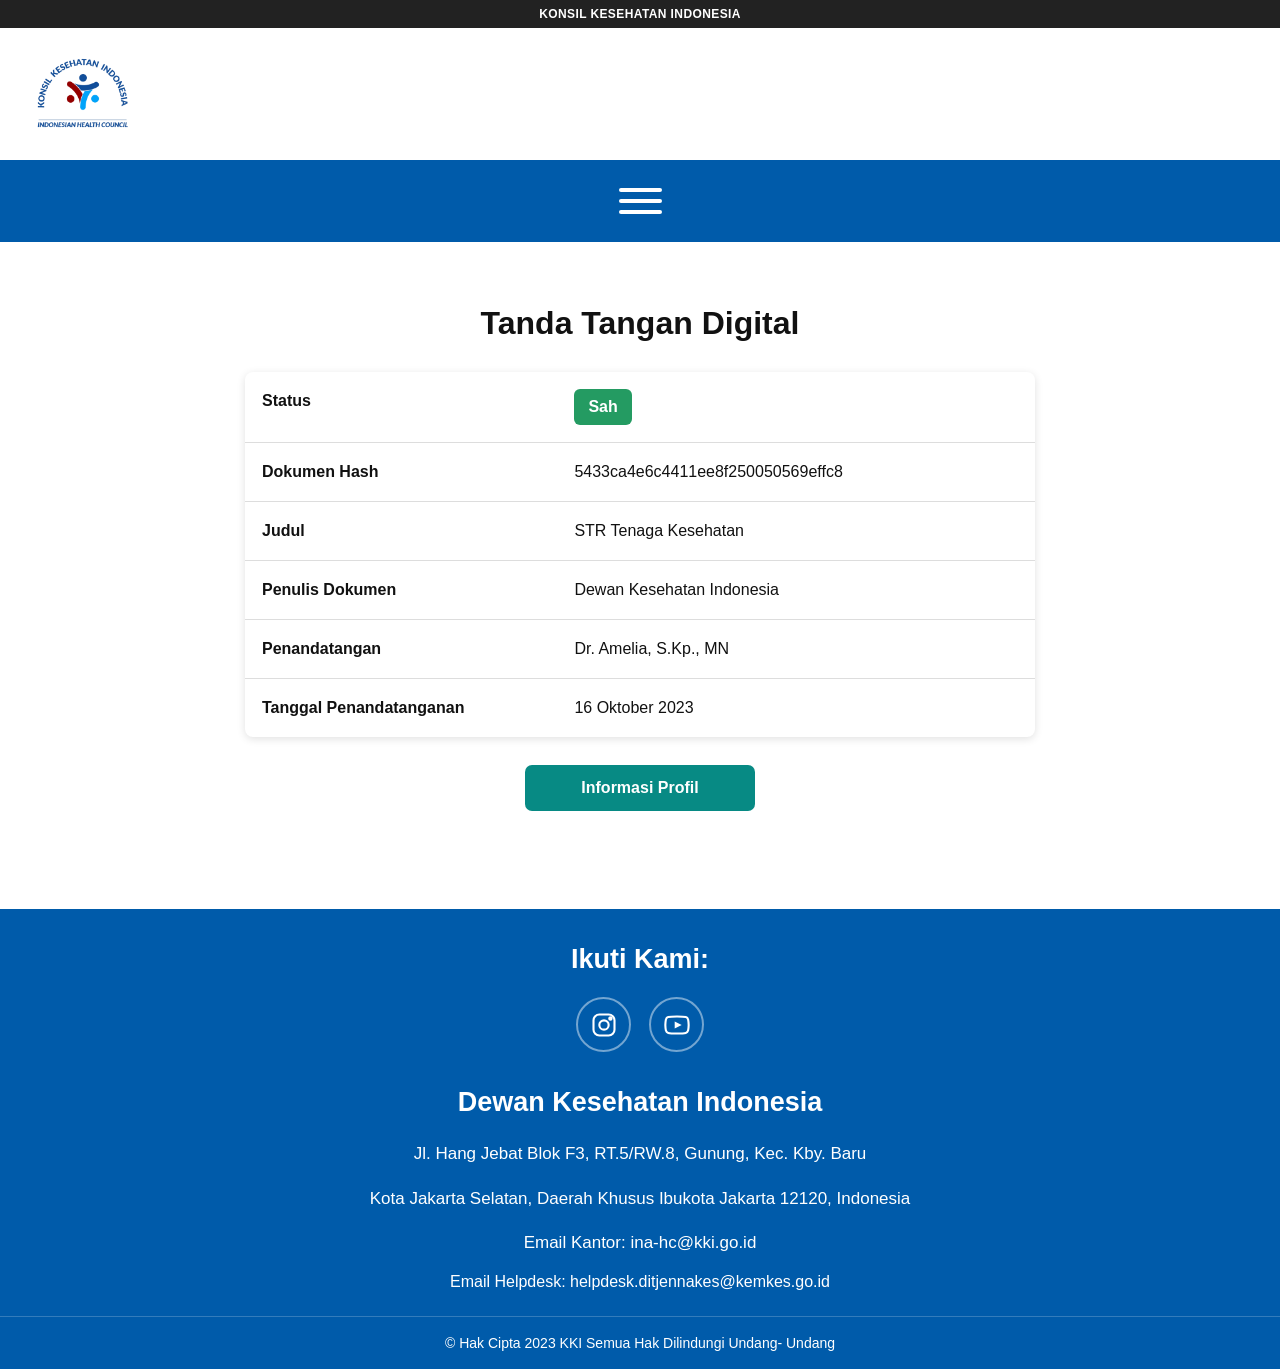
==== index.html @ 51dc6c89 "Fix Instagram link in index.html Updated Instagram link to point to the official account." ====
<!DOCTYPE html>
<html lang="id">
<head>
  <meta charset="UTF-8">
  <meta name="viewport" content="width=device-width, initial-scale=1.0">
  <title>Tanda Tangan Digital</title>
  <link rel="stylesheet" href="style.css">
</head>

<body>

  <div class="demo-banner">
    KONSIL KESEHATAN INDONESIA
  </div>

 <div class="brand">
  <img src="logo-kki.png" alt="Logo KKI" class="kki-logo">
</div>
  </header>

  <nav class="nav">
    <button class="hamburger" aria-label="Menu">
      <span></span>
      <span></span>
      <span></span>
    </button>
  </nav>

  <main class="container">

    <h1>Tanda Tangan Digital</h1>

    <section class="signature-card">

      <div class="signature-row">
        <div class="signature-label">Status</div>
        <div class="signature-value">
          <span class="valid-status">Sah</span>
        </div>
      </div>

      <div class="signature-row">
        <div class="signature-label">Dokumen Hash</div>
        <div class="signature-value">
          5433ca4e6c4411ee8f250050569effc8
        </div>
      </div>

      <div class="signature-row">
        <div class="signature-label">Judul</div>
        <div class="signature-value">
          STR Tenaga Kesehatan
        </div>
      </div>

      <div class="signature-row">
        <div class="signature-label">Penulis Dokumen</div>
        <div class="signature-value">
          Dewan Kesehatan Indonesia
        </div>
      </div>

      <div class="signature-row">
        <div class="signature-label">Penandatangan</div>
        <div class="signature-value">
          Dr. Amelia, S.Kp., MN
        </div>
      </div>

      <div class="signature-row">
        <div class="signature-label">Tanggal Penandatanganan</div>
        <div class="signature-value">
          16 Oktober 2023
        </div>
      </div>

    </section>

    <a href="profil.html" class="profile-button">
      Informasi Profil
    </a>

  </main>

  <footer>

    <h2>Ikuti Kami:</h2>

  <div class="socials">

  <!-- Instagram -->
 <a href="https://www.instagram.com/officialkki.id/" class="social-icon" aria-label="Instagram" target="_blank" rel="noopener">
    <svg viewBox="0 0 24 24">
      <rect x="3" y="3" width="18" height="18" rx="5"></rect>
      <circle cx="12" cy="12" r="4"></circle>
      <circle cx="17.5" cy="6.5" r="1"></circle>
    </svg>
  </a>

  <!-- YouTube -->
  <a href="#" class="social-icon" aria-label="YouTube">
    <svg viewBox="0 0 24 24">
      <path d="M21.5 7.2a2.8 2.8 0 0 0-2-2C17.7 4.7 12 4.7 12 4.7s-5.7 0-7.5.5a2.8 2.8 0 0 0-2 2A29 29 0 0 0 2 12a29 29 0 0 0 .5 4.8 2.8 2.8 0 0 0 2 2c1.8.5 7.5.5 7.5.5s5.7 0 7.5-.5a2.8 2.8 0 0 0 2-2A29 29 0 0 0 22 12a29 29 0 0 0-.5-4.8Z"></path>
      <polygon points="10,9 16,12 10,15"></polygon>
    </svg>
  </a>

</div>

    <h2>Dewan Kesehatan Indonesia</h2>

    <p>
     Jl. Hang Jebat Blok F3, RT.5/RW.8, Gunung, Kec. Kby. Baru</p>
    <p>Kota Jakarta Selatan, Daerah Khusus Ibukota Jakarta
     12120, Indonesia
    </p>

    <p>
      Email Kantor: ina-hc@kki.go.id</p>
      Email Helpdesk: helpdesk.ditjennakes@kemkes.go.id
    </p>

    <div class="copyright">
      © Hak Cipta 2023 KKI Semua Hak Dilindungi Undang-
      Undang
    </div>

  </footer>

</body>
</html>
---- style.css ----
*{box-sizing:border-box}
body{margin:0;font-family:Arial,Helvetica,sans-serif;color:#111;background:#fff}
.demo-banner{background:#222;color:#fff;text-align:center;font-size:12px;font-weight:700;padding:7px;letter-spacing:.4px}
header{height:120px;display:flex;align-items:center;padding:18px 22px;background:#fff}
.brand{display:flex;align-items:center;gap:10px}
.logo-mark{width:58px;height:58px;border-radius:50%;background:#0b8b86;color:#fff;display:flex;align-items:center;justify-content:center;font-size:38px;font-weight:700}
.brand-title{font-size:19px;line-height:20px;font-weight:800;color:#0b8b86}
.nav{height:82px;background:#005baa;display:flex;align-items:center;justify-content:center}
.hamburger{background:none;border:0;width:55px;cursor:pointer}
.hamburger span{display:block;height:4px;background:#fff;border-radius:4px;margin:7px 0}
.container{max-width:820px;margin:0 auto;padding:42px 15px 70px}
.profile-card{background:#fff}
.photo-wrap{display:flex;justify-content:center;margin:0 0 52px}
.photo-placeholder{width:290px;height:385px;border:2px solid #ddd;border-radius:8px;display:flex;align-items:center;justify-content:center;text-align:center;background:#eee;color:#777;font-weight:800;font-size:24px;box-shadow:0 1px 5px #ccc}
.data-list{width:100%}
.row{display:grid;grid-template-columns:38% 30px 1fr;min-height:67px;border-bottom:1px solid #ddd;align-items:center;padding:8px 0;font-size:20px}
.label{font-size:20px}
.colon{text-align:center}
.value{font-size:20px}
.status{display:inline-block;background:#249b62;color:white;font-weight:700;border-radius:8px;padding:8px 14px;font-size:17px}
.profile-btn{border:0;background:#15988e;color:#fff;border-radius:7px;padding:12px 17px;font-size:17px;cursor:pointer}
.notice{margin-top:25px;background:#fff4d6;border-left:5px solid #d59a00;padding:14px;font-size:14px;line-height:1.5}
footer{background:#005baa;color:#fff;text-align:center;padding:35px 18px 0}
footer h2{font-size:27px;margin:0 0 22px}
.socials{display:flex;justify-content:center;gap:18px;margin-bottom:38px}
.socials span{border:1px solid rgba(255,255,255,.7);border-radius:50%;width:52px;height:52px;display:flex;align-items:center;justify-content:center;font-size:24px}
footer p{font-size:17px;line-height:1.6}
.copyright{margin:25px -18px 0;padding:18px;border-top:1px solid rgba(255,255,255,.2);font-size:14px}
@media(max-width:600px){
  header{height:105px;padding:15px}
  .brand-title{font-size:16px;line-height:17px}
  .logo-mark{width:48px;height:48px;font-size:30px}
  .nav{height:68px}
  .container{padding:40px 15px 55px}
  .photo-wrap{margin-bottom:42px}
  .photo-placeholder{width:292px;height:380px}
  .row{grid-template-columns:40% 20px 1fr;min-height:63px}
  .label,.value{font-size:17px}
  .status{font-size:14px;padding:7px 10px}
  .profile-btn{font-size:15px;padding:10px 13px}
  footer h2{font-size:25px}
}
.signature-icon {
  width: 70px;
  height: 70px;
  margin: 10px auto 20px;
  border-radius: 50%;
  background: #249b62;
  color: white;
  display: flex;
  align-items: center;
  justify-content: center;
  font-size: 42px;
  font-weight: bold;
}

h1 {
  text-align: center;
  margin-bottom: 30px;
}

.signature-card {
  background: white;
  border-radius: 8px;
  box-shadow: 0 2px 8px rgba(0,0,0,.12);
  overflow: hidden;
}

.signature-row {
  display: grid;
  grid-template-columns: 40% 60%;
  gap: 10px;
  padding: 17px;
  border-bottom: 1px solid #ddd;
  line-height: 1.5;
}

.signature-row:last-child {
  border-bottom: none;
}

.signature-label {
  font-weight: 600;
}

.signature-value {
  overflow-wrap: anywhere;
}

.valid-status {
  display: inline-block;
  background: #249b62;
  color: white;
  padding: 6px 14px;
  border-radius: 6px;
  font-weight: bold;
}

.profile-button {
  display: block;
  width: 230px;
  margin: 28px auto;
  padding: 14px;
  background: #078a84;
  color: white;
  text-align: center;
  text-decoration: none;
  border-radius: 7px;
  font-weight: bold;
}

.profile-button:hover {
  opacity: .9;
}

.back-button {
  display: block;
  text-align: center;
  margin: 25px auto;
  color: #078a84;
  text-decoration: none;
  font-weight: bold;
}

@media (max-width: 600px) {

  .signature-row {
    grid-template-columns: 40% 60%;
    font-size: 15px;
    padding: 15px 12px;
  }

  .signature-icon {
    width: 62px;
    height: 62px;
    font-size: 36px;
  }

  h1 {
    font-size: 23px;
  }

  .profile-button {
    width: 210px;
  }

}
.brand {
  display: flex;
  align-items: center;
  padding: 16px 10px;
  background: #fff;
}

.kki-logo {
  width: 150px;
  height: 100px;
  object-fit: contain;
}

.demo-label {
  margin-left: 10px;
  font-size: 12px;
  color: #777;
  font-weight: bold;
}
.photo-wrap {
  width: 290px;
  height: 380px;
  margin: 30px auto;
  overflow: hidden;
  border: 3px solid #ddd;
  border-radius: 8px;
  background: white;
}

.photo-wrap img {
  width: 100%;
  height: 100%;
  object-fit: cover;
  display: block;
}
.socials {
    display: flex;
    gap: 18px;
    margin: 20px 0 35px;
}

.social-icon {
    width: 55px;
    height: 55px;
    border: 2px solid rgba(255,255,255,0.45);
    border-radius: 50%;
    display: flex;
    align-items: center;
    justify-content: center;
    text-decoration: none;
}

.social-icon svg {
    width: 28px;
    height: 28px;
    fill: none;
    stroke: white;
    stroke-width: 1.8;
}

.social-icon svg polygon {
    fill: white;
    stroke: none;
}
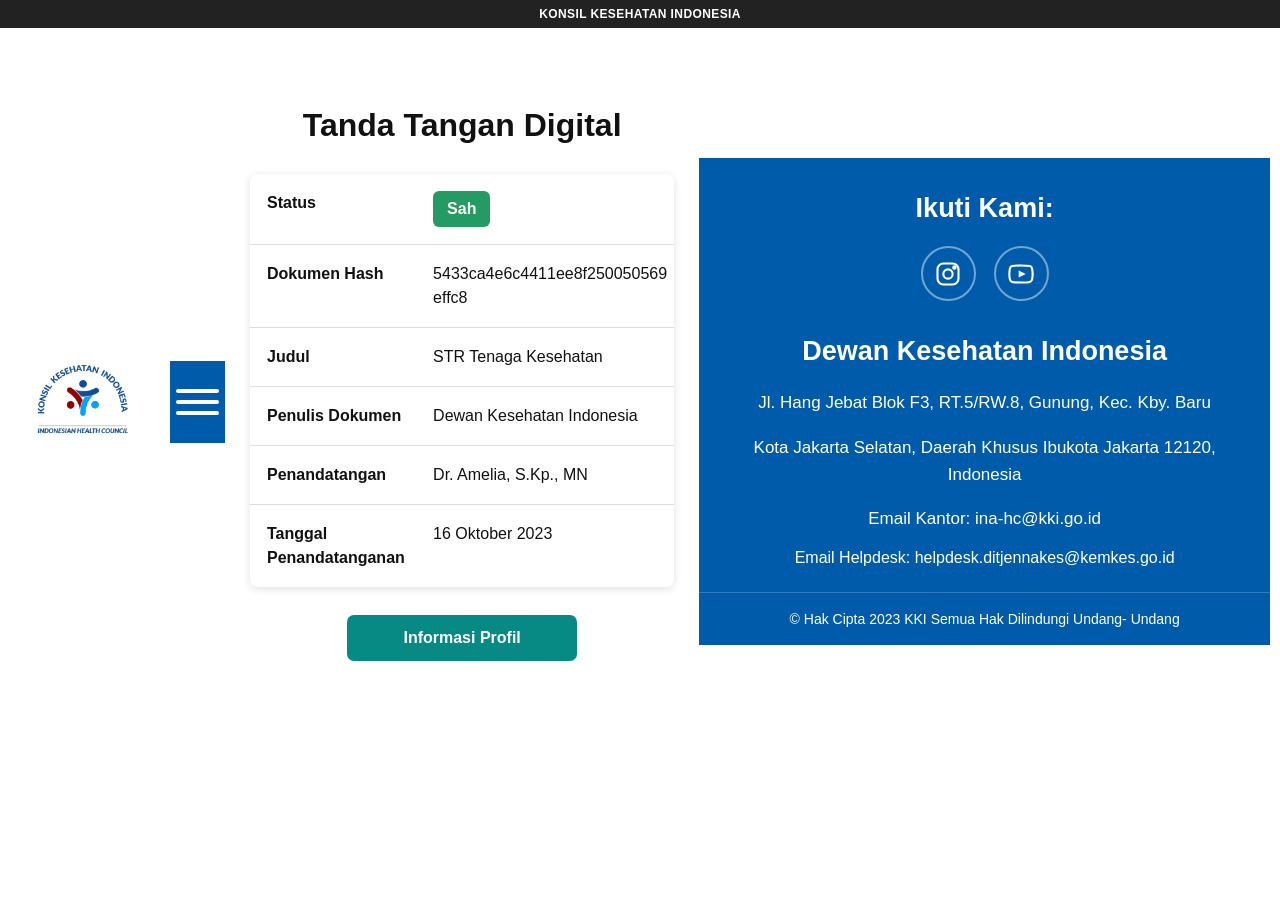
==== commit 843c93a9: "Update index.html" ====
--- a/index.html
+++ b/index.html
@@ -13,9 +13,10 @@
     KONSIL KESEHATAN INDONESIA
   </div>
 
- <div class="brand">
-  <img src="logo-kki.png" alt="Logo KKI" class="kki-logo">
-</div>
+<div class="brand">
+  <a href="https://kki.go.id/" target="_blank" rel="noopener">
+    <img src="logo-kki.png" alt="Logo - Simulasi" class="kki-logo">
+  </a>
   </header>
 
   <nav class="nav">
@@ -98,7 +99,7 @@
   </a>
 
   <!-- YouTube -->
-  <a href="#" class="social-icon" aria-label="YouTube">
+ <a href="https://youtube.com/@konsilkesehatanindonesia" class="social-icon" aria-label="YouTube" target="_blank" rel="noopener">
     <svg viewBox="0 0 24 24">
       <path d="M21.5 7.2a2.8 2.8 0 0 0-2-2C17.7 4.7 12 4.7 12 4.7s-5.7 0-7.5.5a2.8 2.8 0 0 0-2 2A29 29 0 0 0 2 12a29 29 0 0 0 .5 4.8 2.8 2.8 0 0 0 2 2c1.8.5 7.5.5 7.5.5s5.7 0 7.5-.5a2.8 2.8 0 0 0 2-2A29 29 0 0 0 22 12a29 29 0 0 0-.5-4.8Z"></path>
       <polygon points="10,9 16,12 10,15"></polygon>
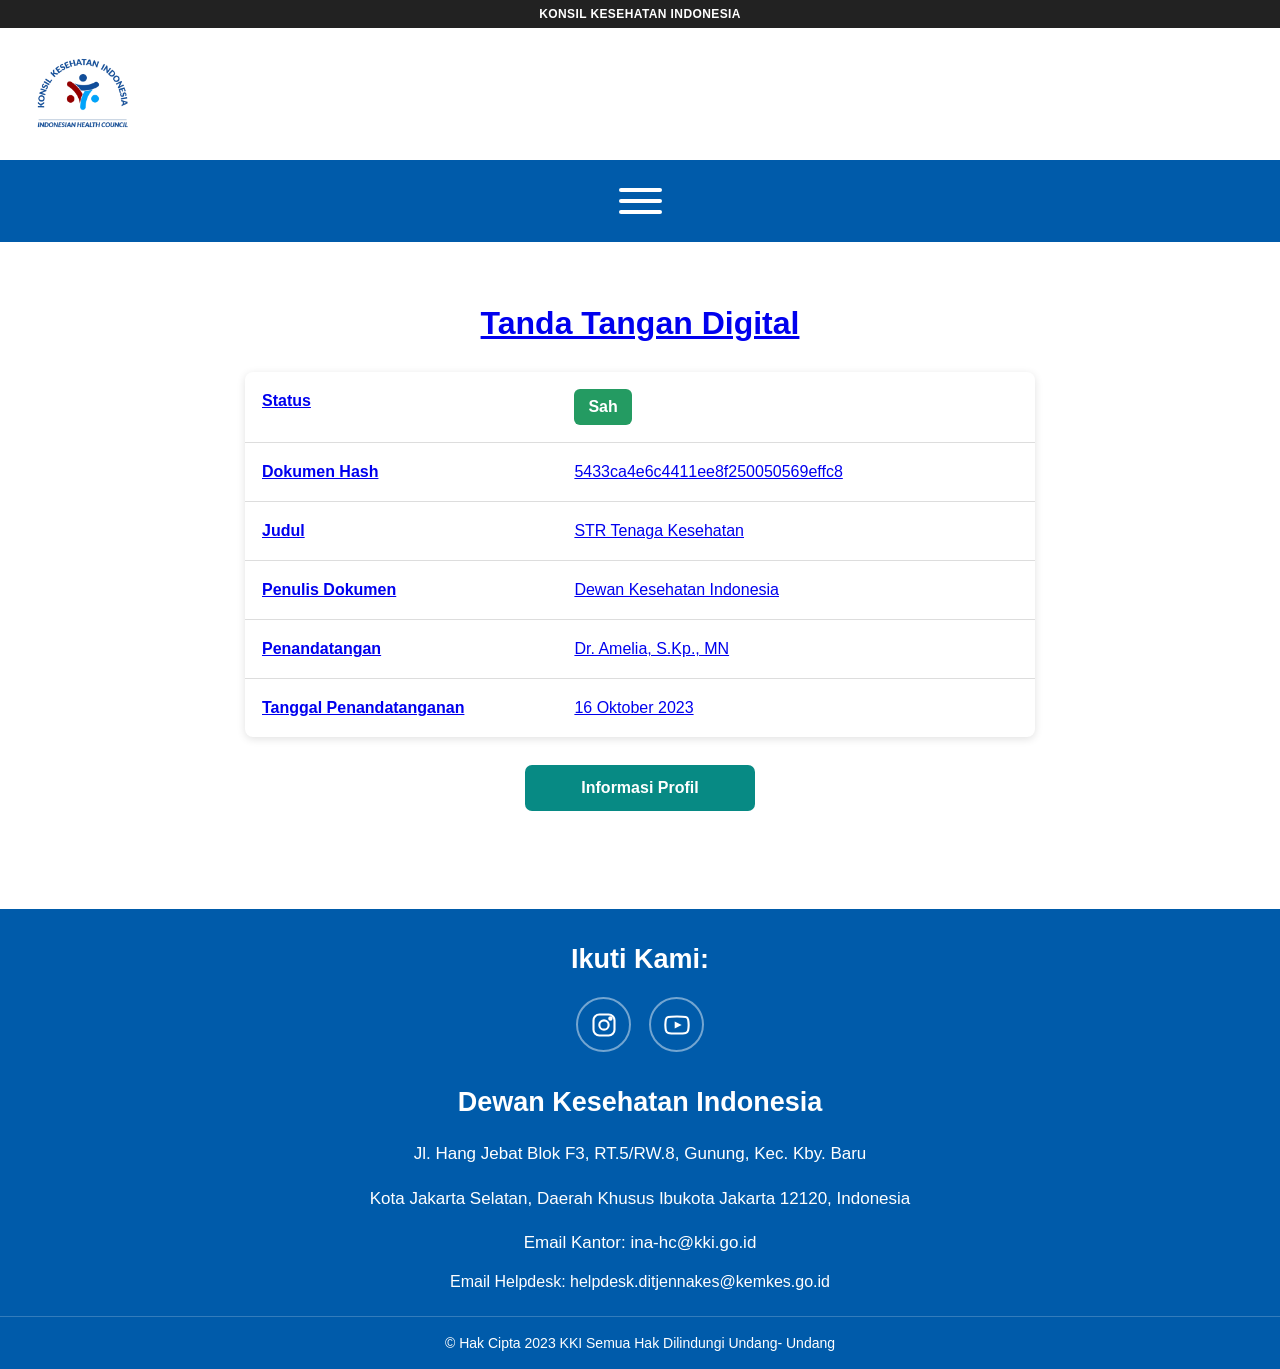
==== commit 5752c0af: "Rearrange logo and link structure in index.html" ====
--- a/index.html
+++ b/index.html
@@ -14,10 +14,9 @@
   </div>
 
 <div class="brand">
-  <a href="https://kki.go.id/" target="_blank" rel="noopener">
-    <img src="logo-kki.png" alt="Logo - Simulasi" class="kki-logo">
-  </a>
-  </header>
+  <img src="logo-kki.png" alt="Logo - Simulasi" class="kki-logo">
+   <a href="https://kki.go.id/" target="_blank" rel="noopener">
+</div>
 
   <nav class="nav">
     <button class="hamburger" aria-label="Menu">
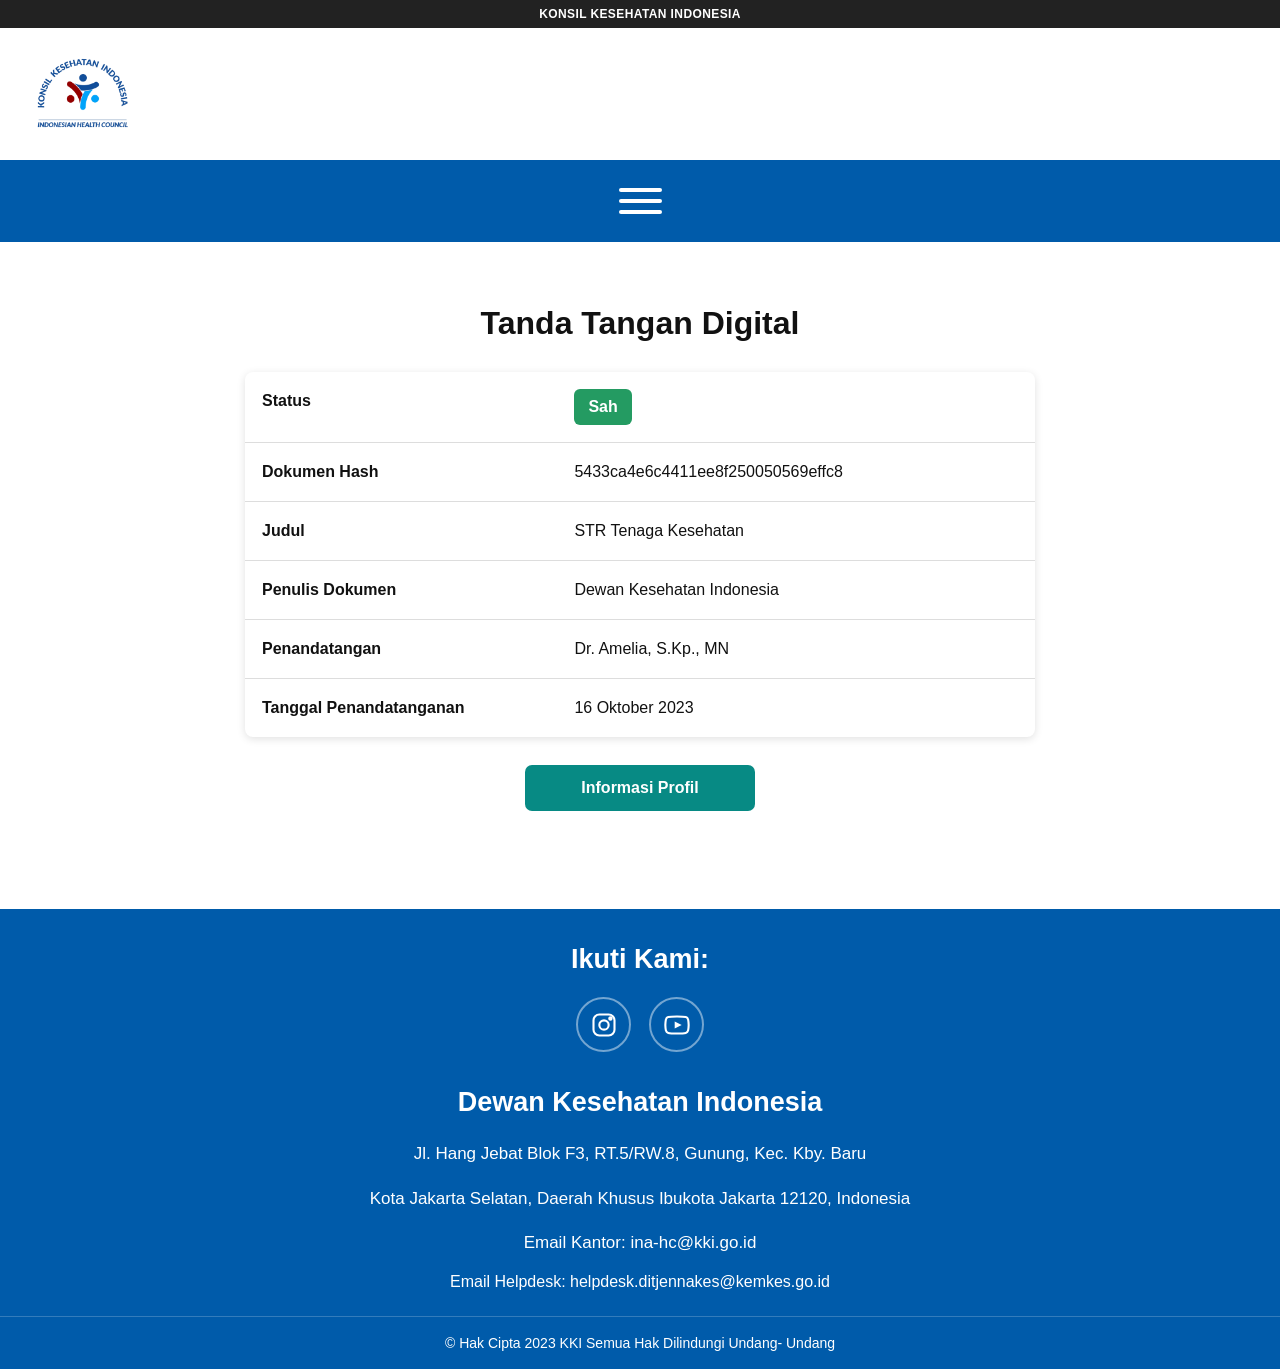
==== commit 39725fe6: "Remove link to KKI website in index.html" ====
--- a/index.html
+++ b/index.html
@@ -15,7 +15,6 @@
 
 <div class="brand">
   <img src="logo-kki.png" alt="Logo - Simulasi" class="kki-logo">
-   <a href="https://kki.go.id/" target="_blank" rel="noopener">
 </div>
 
   <nav class="nav">
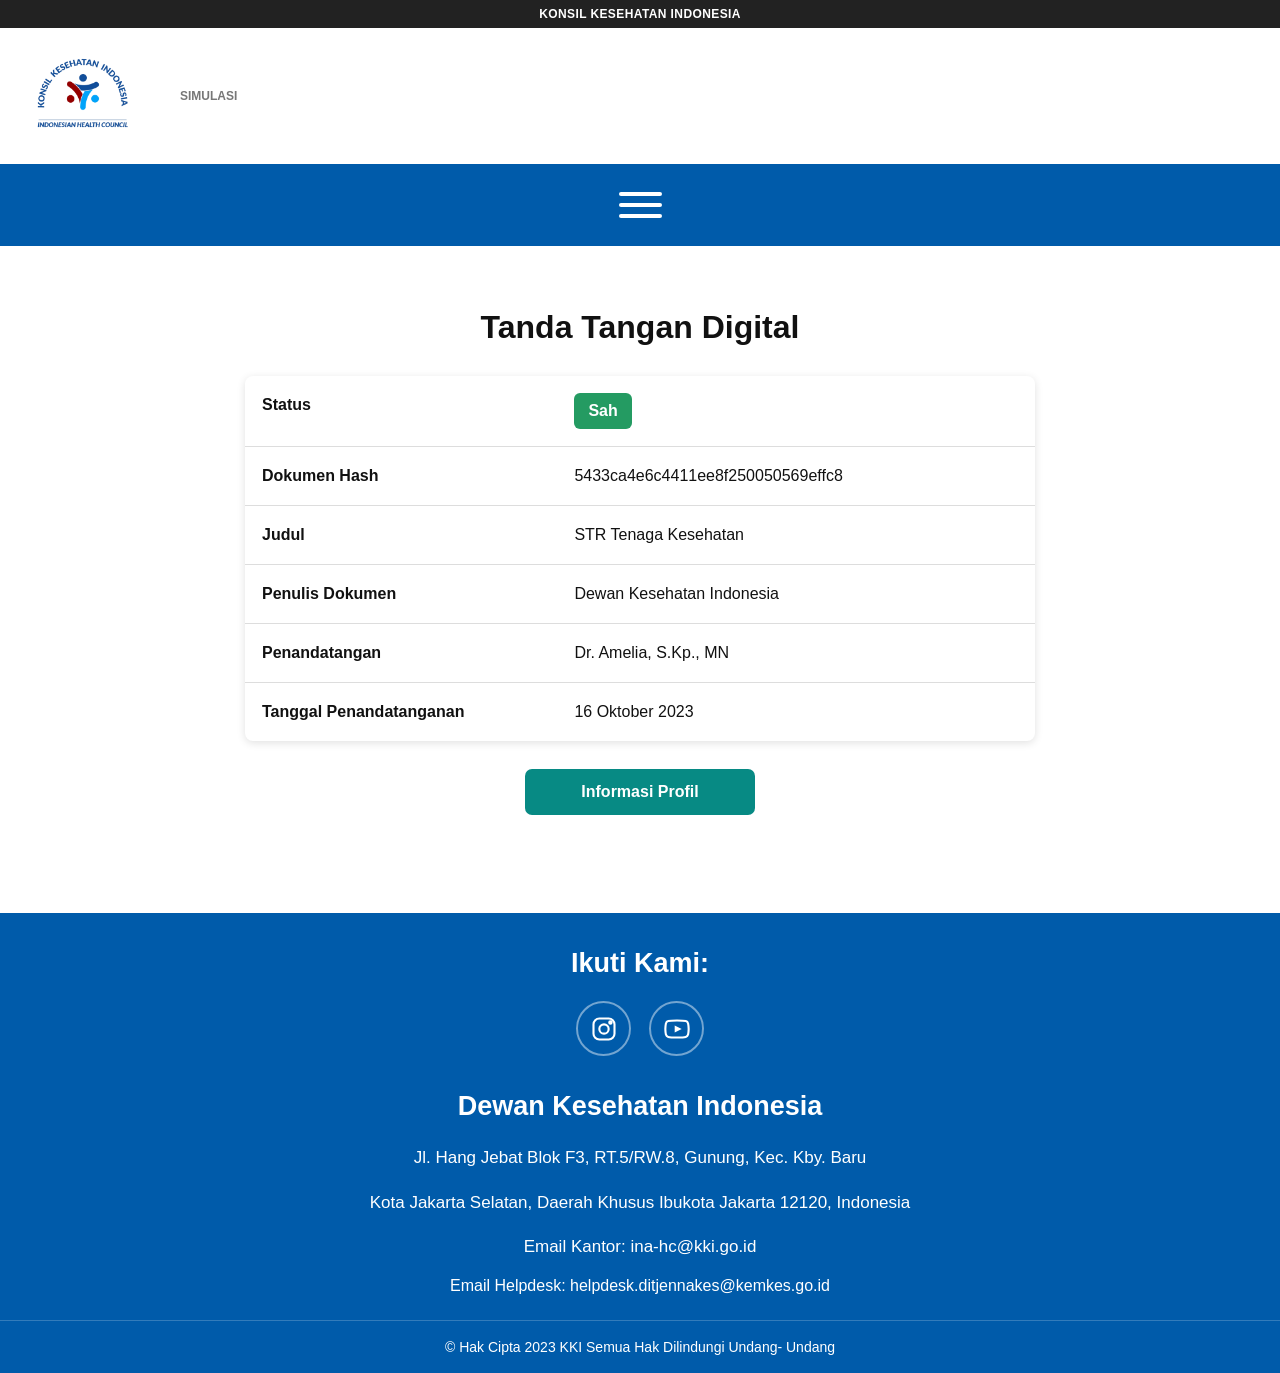
==== commit 08c2e744: "Update logo link and alt text in index.html" ====
--- a/index.html
+++ b/index.html
@@ -14,7 +14,11 @@
   </div>
 
 <div class="brand">
-  <img src="logo-kki.png" alt="Logo - Simulasi" class="kki-logo">
+  <a href="https://kki.go.id/" target="_blank" rel="noopener">
+    <img src="logo-kki.png" alt="Konsil Kesehatan Indonesia" class="kki-logo">
+  </a>
+
+  <div class="demo-label">SIMULASI</div>
 </div>
 
   <nav class="nav">
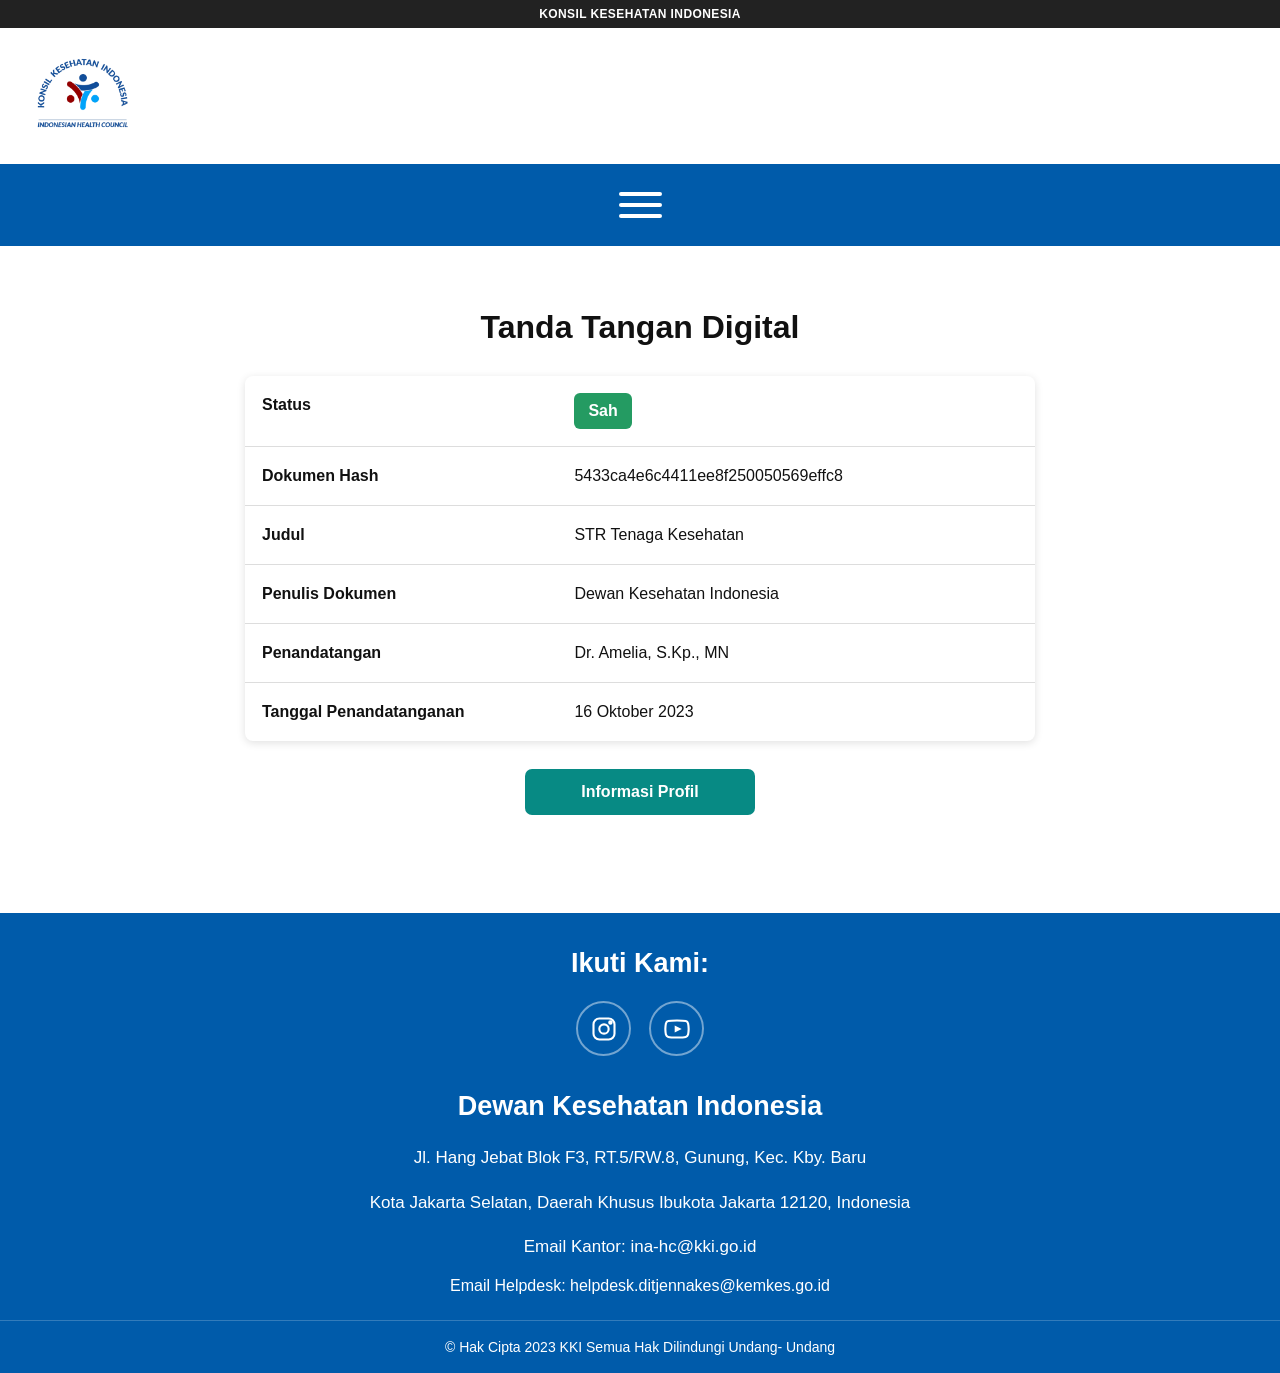
==== commit 3a7186ed: "Remove 'SIMULASI' text from demo label Removed the text 'SIMULASI' from the demo label." ====
--- a/index.html
+++ b/index.html
@@ -18,7 +18,7 @@
     <img src="logo-kki.png" alt="Konsil Kesehatan Indonesia" class="kki-logo">
   </a>
 
-  <div class="demo-label">SIMULASI</div>
+  <div class="demo-label"></div>
 </div>
 
   <nav class="nav">
